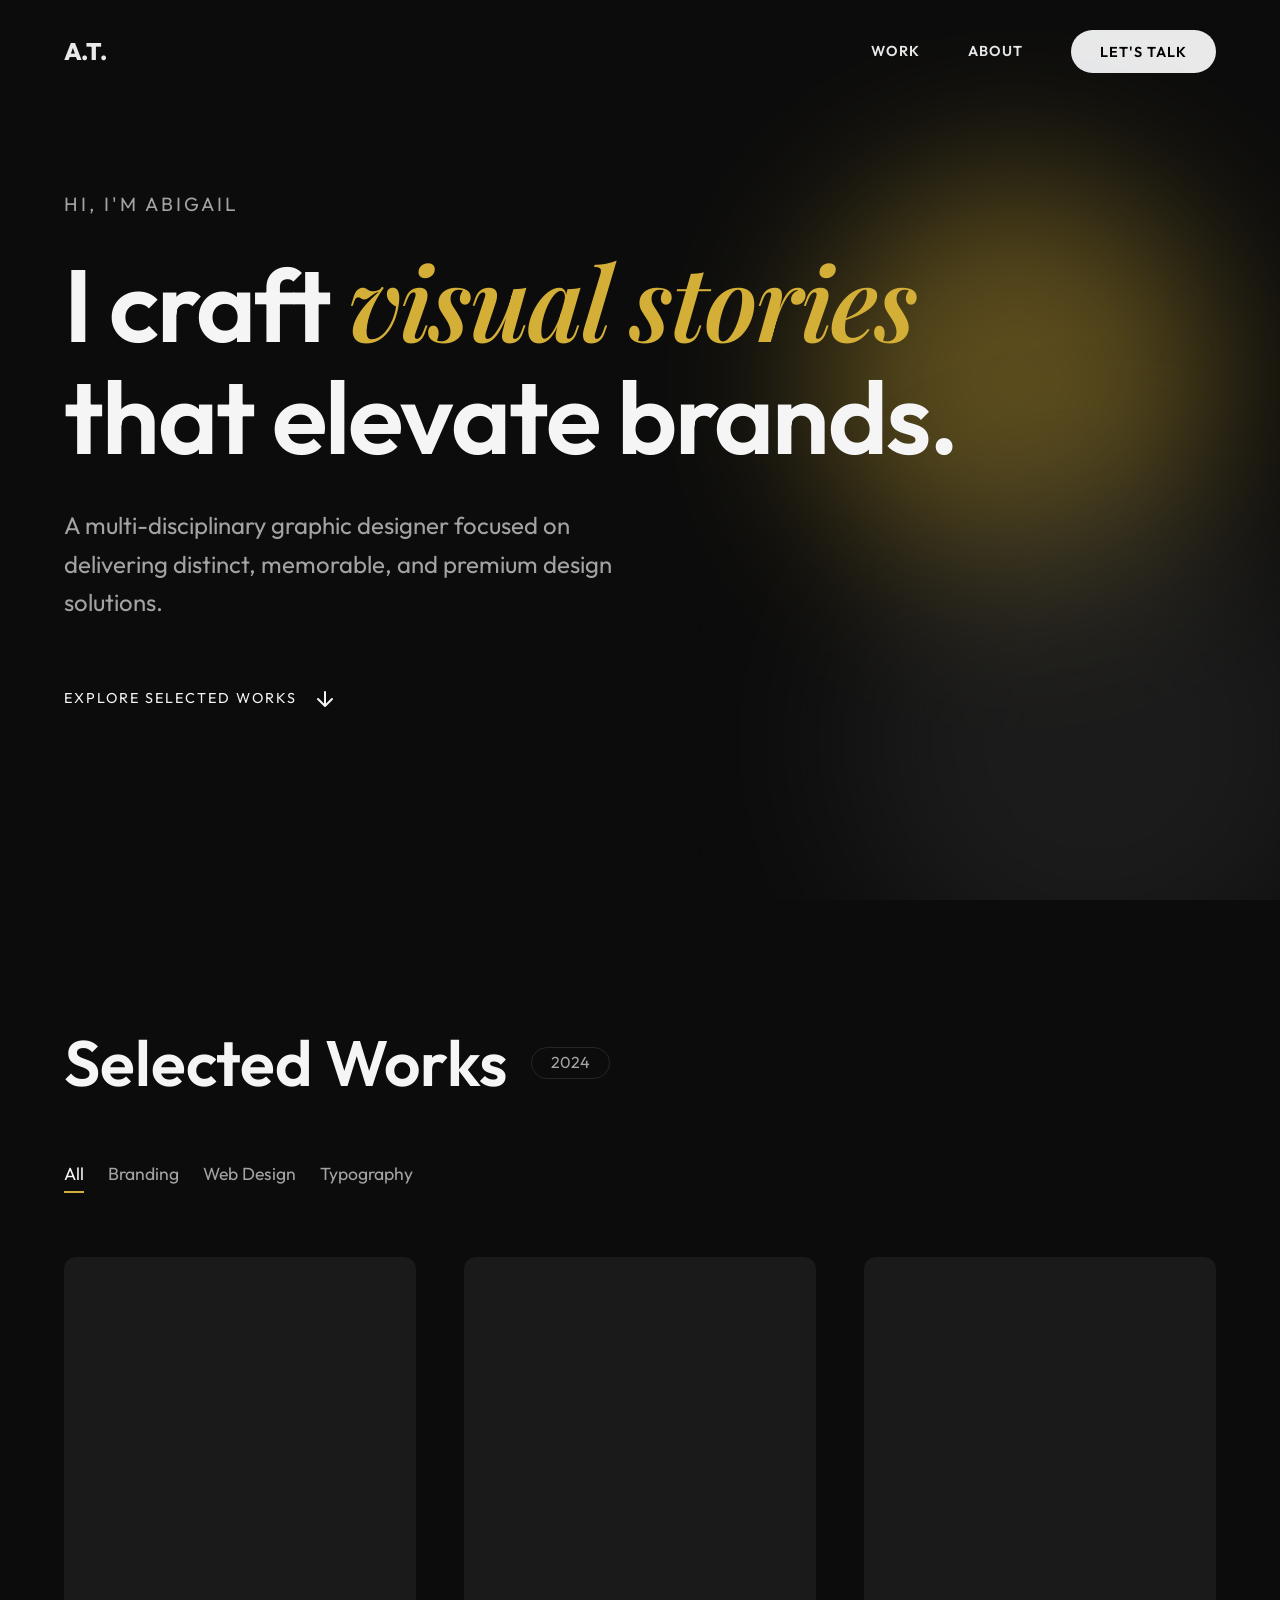
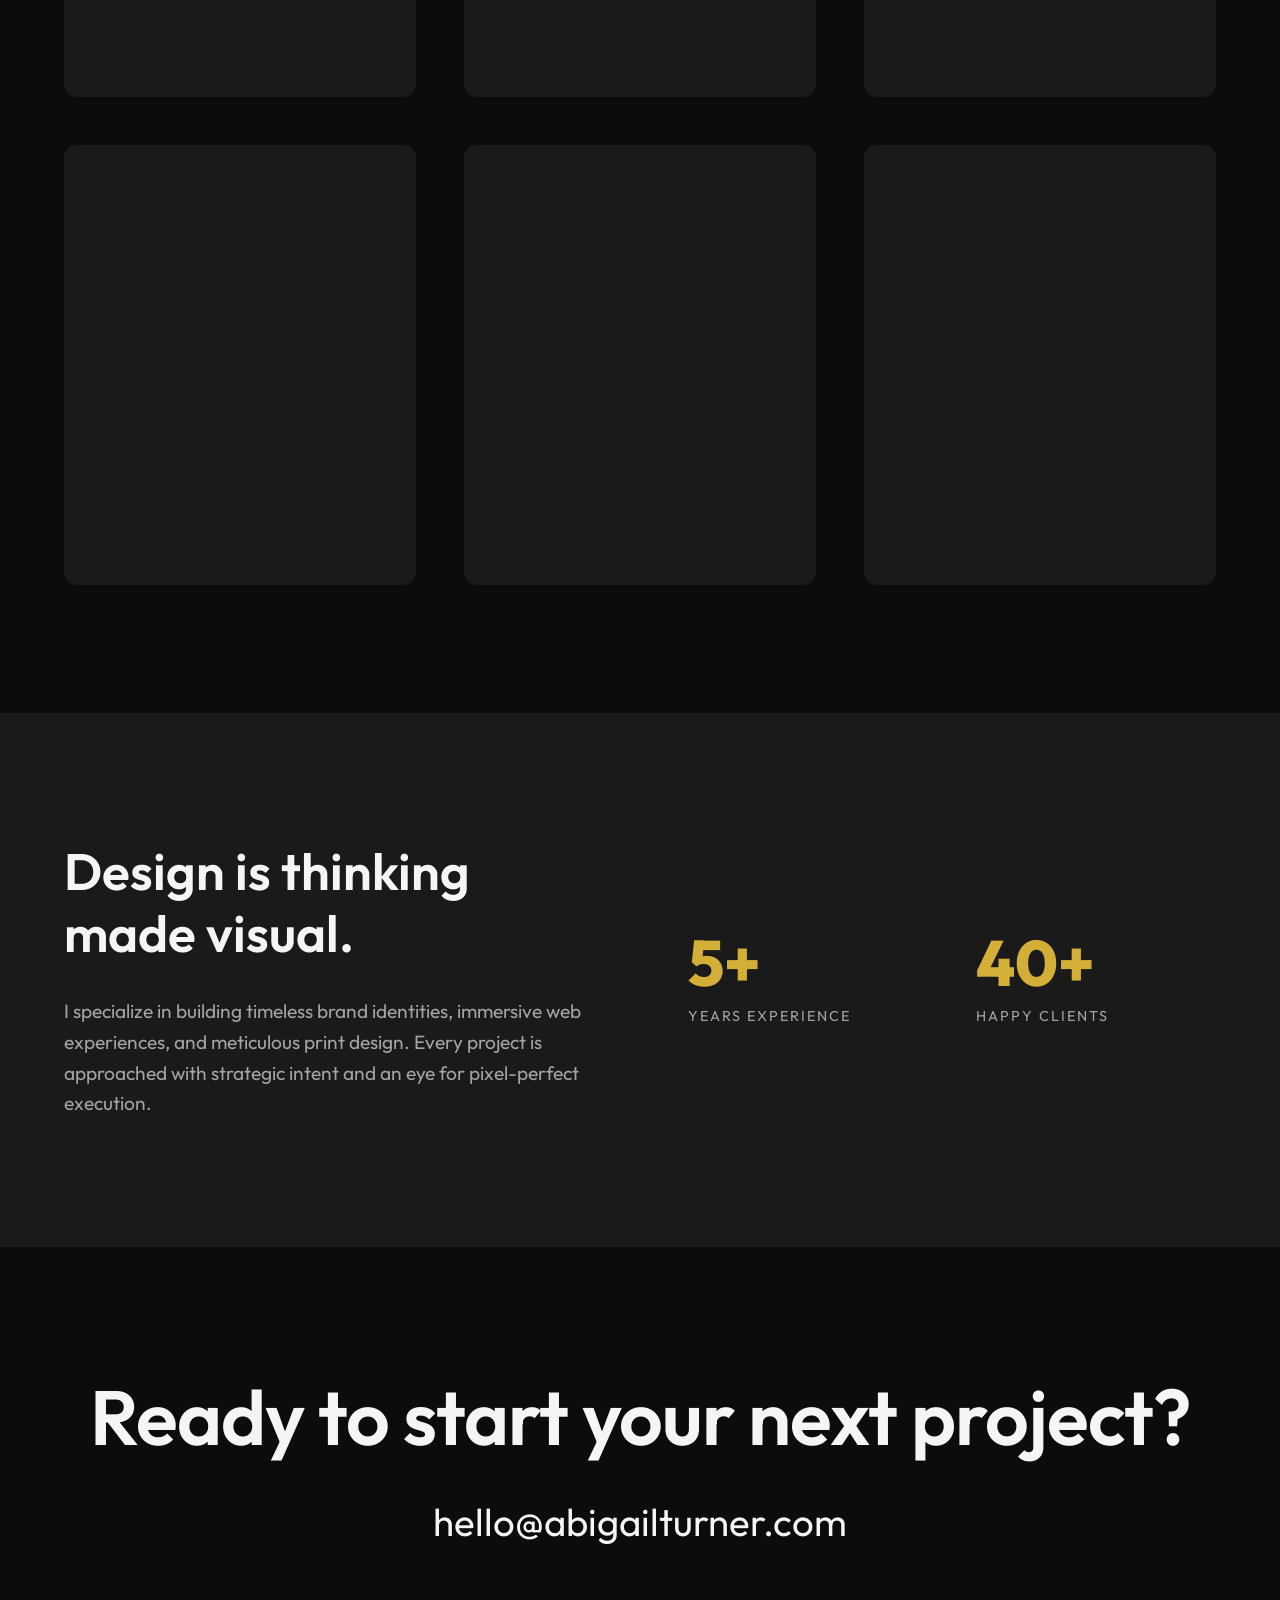
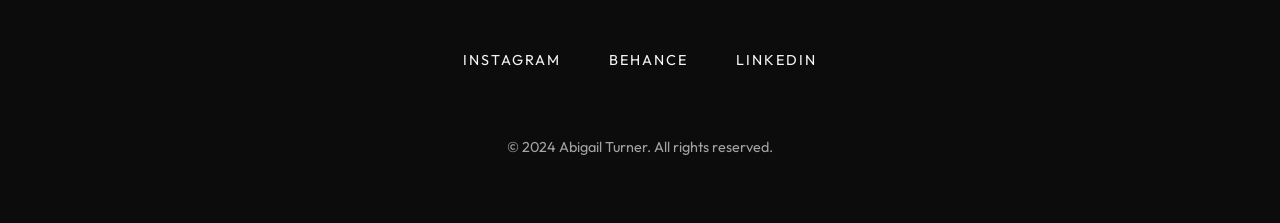
==== index.html @ ecd711c5 "Add initial portfolio files" ====
<!DOCTYPE html>
<html lang="en">
<head>
    <meta charset="UTF-8">
    <meta name="viewport" content="width=device-width, initial-scale=1.0">
    <title>Abigail Turner | Graphic Design Portfolio</title>
    <meta name="description" content="Portfolio of Abigail Turner, Graphic Designer showcasing brand identity, typography, and web design.">
    <link rel="preconnect" href="https://fonts.googleapis.com">
    <link rel="preconnect" href="https://fonts.gstatic.com" crossorigin>
    <link href="https://fonts.googleapis.com/css2?family=Outfit:wght@300;400;600;800&family=Playfair+Display:ital,wght@0,600;1,600&display=swap" rel="stylesheet">
    <link rel="stylesheet" href="style.css">
</head>
<body>
    <nav class="navbar">
        <div class="logo">A.T.</div>
        <ul class="nav-links">
            <li><a href="#work">Work</a></li>
            <li><a href="#about">About</a></li>
            <li><a href="#contact" class="btn-primary">Let's Talk</a></li>
        </ul>
        <div class="hamburger">
            <span class="bar"></span>
            <span class="bar"></span>
        </div>
    </nav>

    <header class="hero">
        <div class="hero-content">
            <p class="subtitle animate-up">Hi, I'm Abigail</p>
            <h1 class="animate-up delay-1">I craft <span class="italic-serif">visual stories</span><br>that elevate brands.</h1>
            <p class="description animate-up delay-2">A multi-disciplinary graphic designer focused on delivering distinct, memorable, and premium design solutions.</p>
            <div class="hero-cta animate-up delay-3">
                <a href="#work" class="scroll-down">
                    Explore Selected Works
                    <svg width="24" height="24" viewBox="0 0 24 24" fill="none" stroke="currentColor" stroke-width="2" stroke-linecap="round" stroke-linejoin="round"><path d="M12 5v14M19 12l-7 7-7-7"/></svg>
                </a>
            </div>
        </div>
        <div class="hero-visual">
            <div class="abstract-shape shape-1"></div>
            <div class="abstract-shape shape-2"></div>
        </div>
    </header>

    <main>
        <section id="work" class="portfolio-section">
            <div class="section-header reveal">
                <h2>Selected Works <span class="badge">2024</span></h2>
            </div>
            
            <div class="portfolio-controls reveal">
                <button class="filter-btn active" data-filter="all">All</button>
                <button class="filter-btn" data-filter="Branding">Branding</button>
                <button class="filter-btn" data-filter="Web Design">Web Design</button>
                <button class="filter-btn" data-filter="Typography">Typography</button>
            </div>

            <div id="portfolio-grid" class="portfolio-grid">
                <!-- Projects will be dynamically injected here by app.js -->
            </div>
        </section>

        <section id="about" class="about-section reveal">
            <div class="about-grid">
                <div class="about-text">
                    <h2>Design is thinking made visual.</h2>
                    <p>I specialize in building timeless brand identities, immersive web experiences, and meticulous print design. Every project is approached with strategic intent and an eye for pixel-perfect execution.</p>
                </div>
                <div class="about-stats">
                    <div class="stat-item">
                        <span class="stat-num">5+</span>
                        <span class="stat-label">Years Experience</span>
                    </div>
                    <div class="stat-item">
                        <span class="stat-num">40+</span>
                        <span class="stat-label">Happy Clients</span>
                    </div>
                </div>
            </div>
        </section>
    </main>

    <footer id="contact" class="footer">
        <div class="footer-content reveal">
            <h2>Ready to start your next project?</h2>
            <a href="mailto:hello@abigailturner.com" class="email-link">hello@abigailturner.com</a>
            
            <div class="social-links">
                <a href="#">Instagram</a>
                <a href="#">Behance</a>
                <a href="#">LinkedIn</a>
            </div>
            <p class="copyright">&copy; 2024 Abigail Turner. All rights reserved.</p>
        </div>
    </footer>

    <script src="app.js"></script>
</body>
</html>
---- style.css ----
:root {
    /* Color Palette - Premium Dark Theme */
    --bg-color: #0c0c0c;
    --surface-color: #1a1a1a;
    --text-primary: #f5f5f5;
    --text-secondary: #a3a3a3;
    --accent: #d4af37; /* Subtle elegant gold */
    --accent-hover: #e8c54a;
    --border-color: rgba(255, 255, 255, 0.1);

    /* Typography */
    --font-primary: 'Outfit', sans-serif;
    --font-serif: 'Playfair Display', serif;
    
    /* Spacing & Layout */
    --max-width: 1400px;
    --padding-x: 5%;
    
    /* Transitions */
    --transition-fast: 0.3s cubic-bezier(0.25, 1, 0.5, 1);
    --transition-slow: 0.8s cubic-bezier(0.25, 1, 0.5, 1);
}

* {
    margin: 0;
    padding: 0;
    box-sizing: border-box;
}

html {
    scroll-behavior: smooth;
    font-size: 16px;
}

body {
    background-color: var(--bg-color);
    color: var(--text-primary);
    font-family: var(--font-primary);
    line-height: 1.6;
    overflow-x: hidden;
}

/* Typography Utilities */
h1, h2, h3 {
    font-weight: 600;
    line-height: 1.1;
}

.italic-serif {
    font-family: var(--font-serif);
    font-style: italic;
    font-weight: 600;
    color: var(--accent);
}

a {
    color: inherit;
    text-decoration: none;
    transition: color var(--transition-fast);
}

img {
    max-width: 100%;
    height: auto;
    display: block;
}

/* Navbar */
.navbar {
    position: fixed;
    top: 0;
    left: 0;
    width: 100%;
    padding: 2rem var(--padding-x);
    display: flex;
    justify-content: space-between;
    align-items: center;
    z-index: 100;
    mix-blend-mode: difference;
    transition: padding var(--transition-fast), background var(--transition-fast);
}

.navbar.scrolled {
    padding: 1rem var(--padding-x);
    background: rgba(12, 12, 12, 0.9);
    backdrop-filter: blur(10px);
    mix-blend-mode: normal;
    border-bottom: 1px solid var(--border-color);
}

.logo {
    font-size: 1.5rem;
    font-weight: 800;
    letter-spacing: -1px;
}

.nav-links {
    display: flex;
    gap: 3rem;
    list-style: none;
    align-items: center;
}

.nav-links a {
    font-weight: 600;
    font-size: 0.9rem;
    text-transform: uppercase;
    letter-spacing: 1px;
}

.nav-links a:hover {
    color: var(--accent);
}

.btn-primary {
    background: var(--text-primary);
    color: var(--bg-color) !important;
    padding: 0.8rem 1.8rem;
    border-radius: 50px;
    transition: transform var(--transition-fast), background var(--transition-fast);
}

.btn-primary:hover {
    background: var(--accent);
    transform: translateY(-2px);
}

.hamburger {
    display: none;
    cursor: pointer;
}

/* Hero Section */
.hero {
    min-height: 100vh;
    display: flex;
    align-items: center;
    padding: 0 var(--padding-x);
    position: relative;
    overflow: hidden;
}

.hero-content {
    max-width: 900px;
    z-index: 10;
}

.subtitle {
    color: var(--text-secondary);
    font-size: 1.2rem;
    margin-bottom: 1.5rem;
    text-transform: uppercase;
    letter-spacing: 3px;
}

.hero h1 {
    font-size: clamp(3rem, 8vw, 6.5rem);
    letter-spacing: -2px;
    margin-bottom: 2rem;
}

.hero .description {
    font-size: clamp(1.1rem, 2vw, 1.5rem);
    color: var(--text-secondary);
    max-width: 600px;
    margin-bottom: 4rem;
}

.scroll-down {
    display: inline-flex;
    align-items: center;
    gap: 1rem;
    font-size: 0.9rem;
    text-transform: uppercase;
    letter-spacing: 2px;
}

.scroll-down svg {
    animation: bounce 2s infinite;
}

@keyframes bounce {
    0%, 20%, 50%, 80%, 100% { transform: translateY(0); }
    40% { transform: translateY(10px); }
    60% { transform: translateY(5px); }
}

/* Abstract visual elements in hero */
.hero-visual {
    position: absolute;
    top: 0;
    right: 0;
    width: 50%;
    height: 100%;
    z-index: 0;
    pointer-events: none;
}

.abstract-shape {
    position: absolute;
    border-radius: 50%;
    filter: blur(80px);
    opacity: 0.4;
    animation: float 10s ease-in-out infinite alternate;
}

.shape-1 {
    width: 400px;
    height: 400px;
    background: var(--accent);
    top: 20%;
    right: 10%;
}

.shape-2 {
    width: 500px;
    height: 500px;
    background: #333;
    bottom: -10%;
    right: -10%;
    animation-delay: -5s;
}

@keyframes float {
    0% { transform: translate(0, 0) scale(1); }
    100% { transform: translate(-50px, 50px) scale(1.1); }
}

/* Animations */
.animate-up {
    opacity: 0;
    transform: translateY(40px);
    animation: fadeInUp 1s cubic-bezier(0.16, 1, 0.3, 1) forwards;
}

.delay-1 { animation-delay: 0.2s; }
.delay-2 { animation-delay: 0.4s; }
.delay-3 { animation-delay: 0.6s; }

@keyframes fadeInUp {
    to {
        opacity: 1;
        transform: translateY(0);
    }
}

.reveal {
    opacity: 0;
    transform: translateY(40px);
    transition: all 1s cubic-bezier(0.16, 1, 0.3, 1);
}

.reveal.active {
    opacity: 1;
    transform: translateY(0);
}

/* Portfolio Section */
.portfolio-section {
    padding: 8rem var(--padding-x);
    max-width: var(--max-width);
    margin: 0 auto;
}

.section-header {
    margin-bottom: 4rem;
}

.section-header h2 {
    font-size: clamp(2rem, 5vw, 4rem);
    display: flex;
    align-items: center;
    gap: 1.5rem;
}

.badge {
    font-size: 1rem;
    font-weight: 400;
    padding: 0.4rem 1.2rem;
    border: 1px solid var(--border-color);
    border-radius: 50px;
    color: var(--text-secondary);
}

/* Filters */
.portfolio-controls {
    display: flex;
    gap: 1.5rem;
    margin-bottom: 4rem;
    flex-wrap: wrap;
}

.filter-btn {
    background: transparent;
    border: none;
    color: var(--text-secondary);
    font-family: inherit;
    font-size: 1.1rem;
    cursor: pointer;
    position: relative;
    padding-bottom: 0.5rem;
    transition: color var(--transition-fast);
}

.filter-btn::after {
    content: '';
    position: absolute;
    bottom: 0;
    left: 0;
    width: 0%;
    height: 2px;
    background: var(--accent);
    transition: width var(--transition-fast);
}

.filter-btn:hover, .filter-btn.active {
    color: var(--text-primary);
}

.filter-btn.active::after {
    width: 100%;
}

/* Portfolio Grid */
.portfolio-grid {
    display: grid;
    grid-template-columns: repeat(auto-fill, minmax(350px, 1fr));
    gap: 3rem;
}

.portfolio-card {
    position: relative;
    border-radius: 12px;
    overflow: hidden;
    cursor: pointer;
    group;
}

.card-image-wrapper {
    position: relative;
    overflow: hidden;
    aspect-ratio: 4/5;
    background: var(--surface-color);
    border-radius: 12px;
}

.card-image {
    width: 100%;
    height: 100%;
    object-fit: cover;
    transition: transform var(--transition-slow);
}

.portfolio-card:hover .card-image {
    transform: scale(1.05);
}

.card-overlay {
    position: absolute;
    top: 0;
    left: 0;
    width: 100%;
    height: 100%;
    background: linear-gradient(to top, rgba(0,0,0,0.8) 0%, transparent 50%);
    opacity: 0;
    transition: opacity var(--transition-fast);
}

.portfolio-card:hover .card-overlay {
    opacity: 1;
}

.card-content {
    position: absolute;
    bottom: 0;
    left: 0;
    width: 100%;
    padding: 2rem;
    transform: translateY(20px);
    opacity: 0;
    transition: all var(--transition-fast);
}

.portfolio-card:hover .card-content {
    transform: translateY(0);
    opacity: 1;
}

.card-category {
    font-size: 0.9rem;
    color: var(--accent);
    text-transform: uppercase;
    letter-spacing: 2px;
    margin-bottom: 0.5rem;
    display: block;
}

.card-title {
    font-size: 1.8rem;
    font-weight: 600;
}

/* Loading state */
.loading {
    grid-column: 1 / -1;
    text-align: center;
    padding: 4rem 0;
    color: var(--text-secondary);
}

/* About Section */
.about-section {
    padding: 8rem var(--padding-x);
    background: var(--surface-color);
}

.about-grid {
    max-width: var(--max-width);
    margin: 0 auto;
    display: grid;
    grid-template-columns: 1fr 1fr;
    gap: 6rem;
    align-items: center;
}

.about-text h2 {
    font-size: clamp(2rem, 4vw, 3.5rem);
    margin-bottom: 2rem;
    line-height: 1.2;
}

.about-text p {
    color: var(--text-secondary);
    font-size: 1.2rem;
}

.about-stats {
    display: grid;
    grid-template-columns: 1fr 1fr;
    gap: 3rem;
}

.stat-num {
    display: block;
    font-size: 4rem;
    font-weight: 800;
    color: var(--accent);
    line-height: 1;
    margin-bottom: 0.5rem;
}

.stat-label {
    text-transform: uppercase;
    letter-spacing: 2px;
    color: var(--text-secondary);
    font-size: 0.9rem;
}

/* Footer Section */
.footer {
    padding: 8rem var(--padding-x) 4rem;
    text-align: center;
}

.footer-content h2 {
    font-size: clamp(2.5rem, 6vw, 5rem);
    margin-bottom: 2rem;
    letter-spacing: -1px;
}

.email-link {
    font-size: clamp(1.5rem, 3vw, 2.5rem);
    position: relative;
    display: inline-block;
    margin-bottom: 6rem;
}

.email-link::after {
    content: '';
    position: absolute;
    bottom: -5px;
    left: 0;
    width: 100%;
    height: 2px;
    background: var(--accent);
    transform: scaleX(0);
    transform-origin: right;
    transition: transform 0.5s ease;
}

.email-link:hover::after {
    transform: scaleX(1);
    transform-origin: left;
}

.social-links {
    display: flex;
    justify-content: center;
    gap: 3rem;
    margin-bottom: 4rem;
}

.social-links a {
    text-transform: uppercase;
    letter-spacing: 2px;
    font-size: 0.9rem;
    position: relative;
}

.social-links a:hover {
    color: var(--accent);
}

.copyright {
    color: var(--text-secondary);
    font-size: 0.9rem;
}

/* Responsive */
@media (max-width: 900px) {
    .about-grid {
        grid-template-columns: 1fr;
        gap: 4rem;
    }
}

@media (max-width: 768px) {
    .nav-links {
        display: none; /* In a full build, add mobile menu active state */
    }
    .hamburger {
        display: block;
    }
    .bar {
        display: block;
        width: 25px;
        height: 2px;
        margin: 5px auto;
        background-color: var(--text-primary);
        transition: all 0.3s ease-in-out;
    }
    .hero-visual {
        opacity: 0.2;
    }
    .portfolio-grid {
        grid-template-columns: 1fr;
    }
}
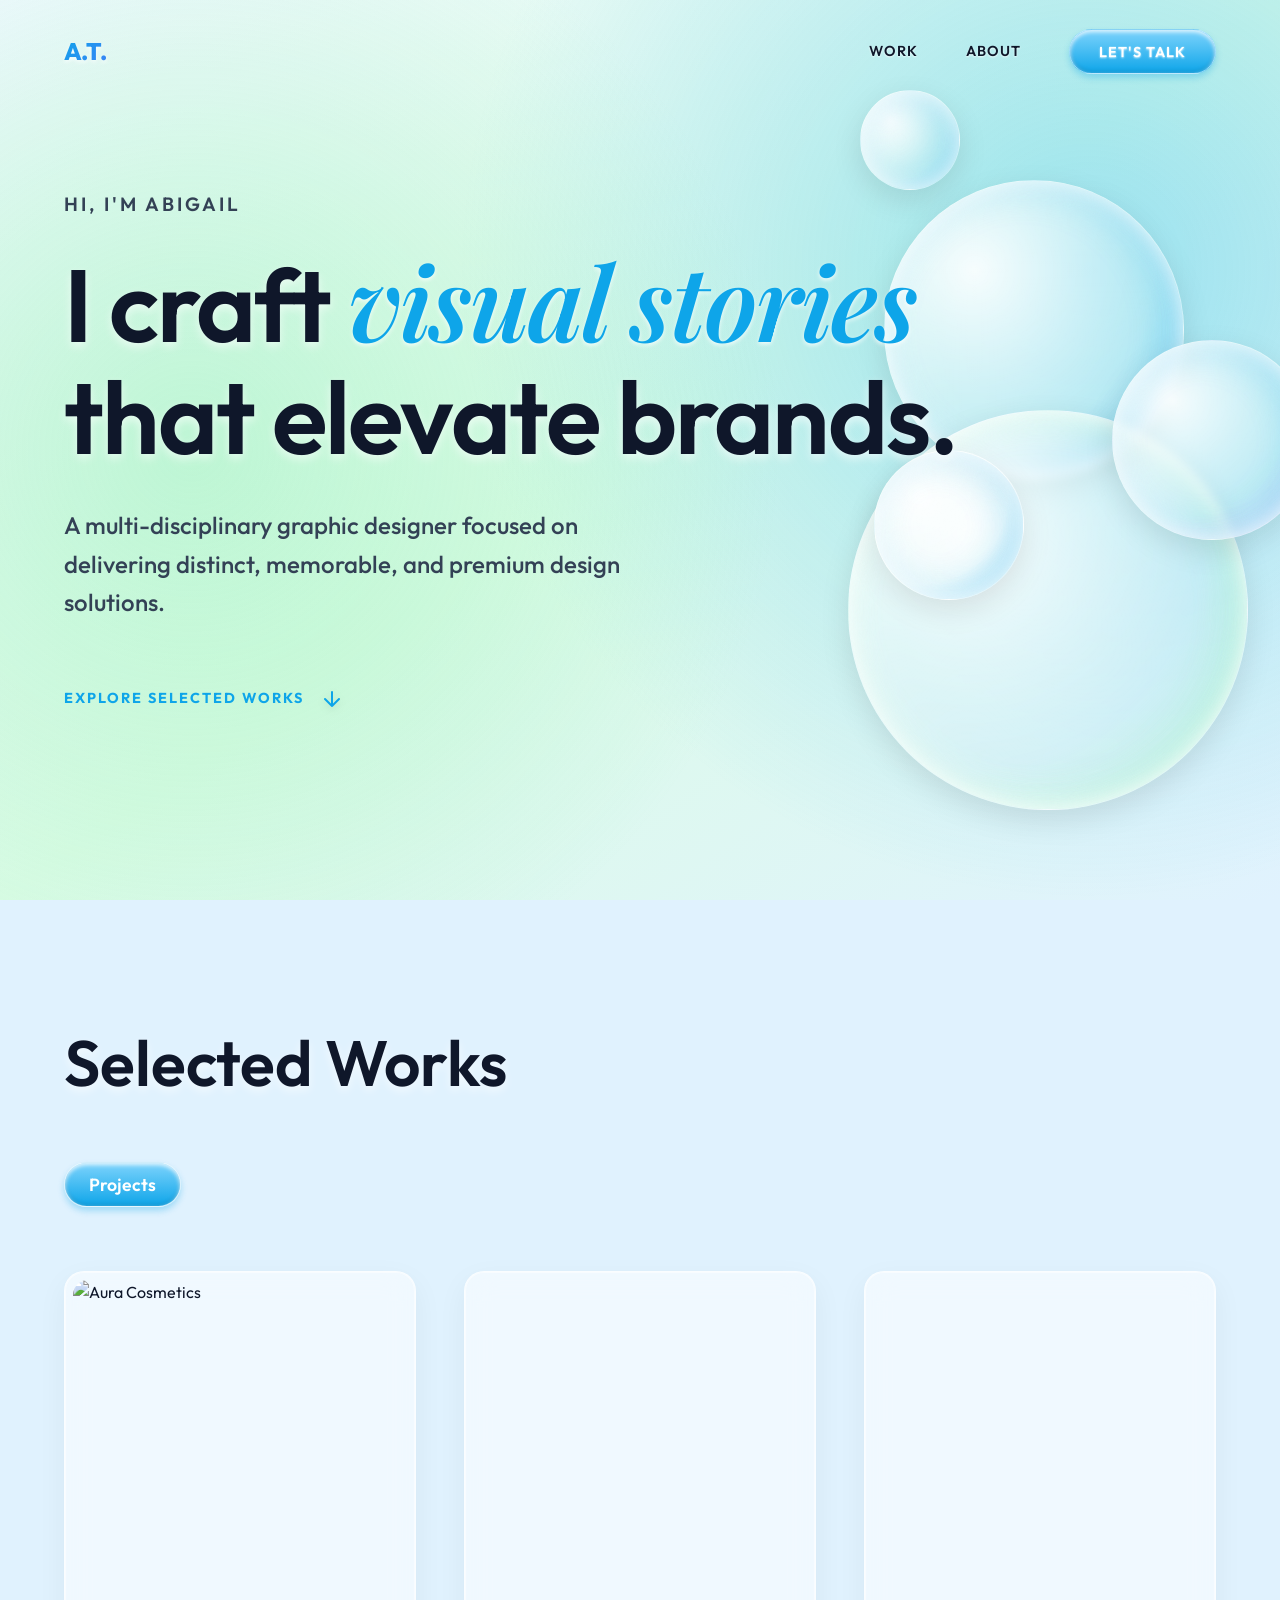
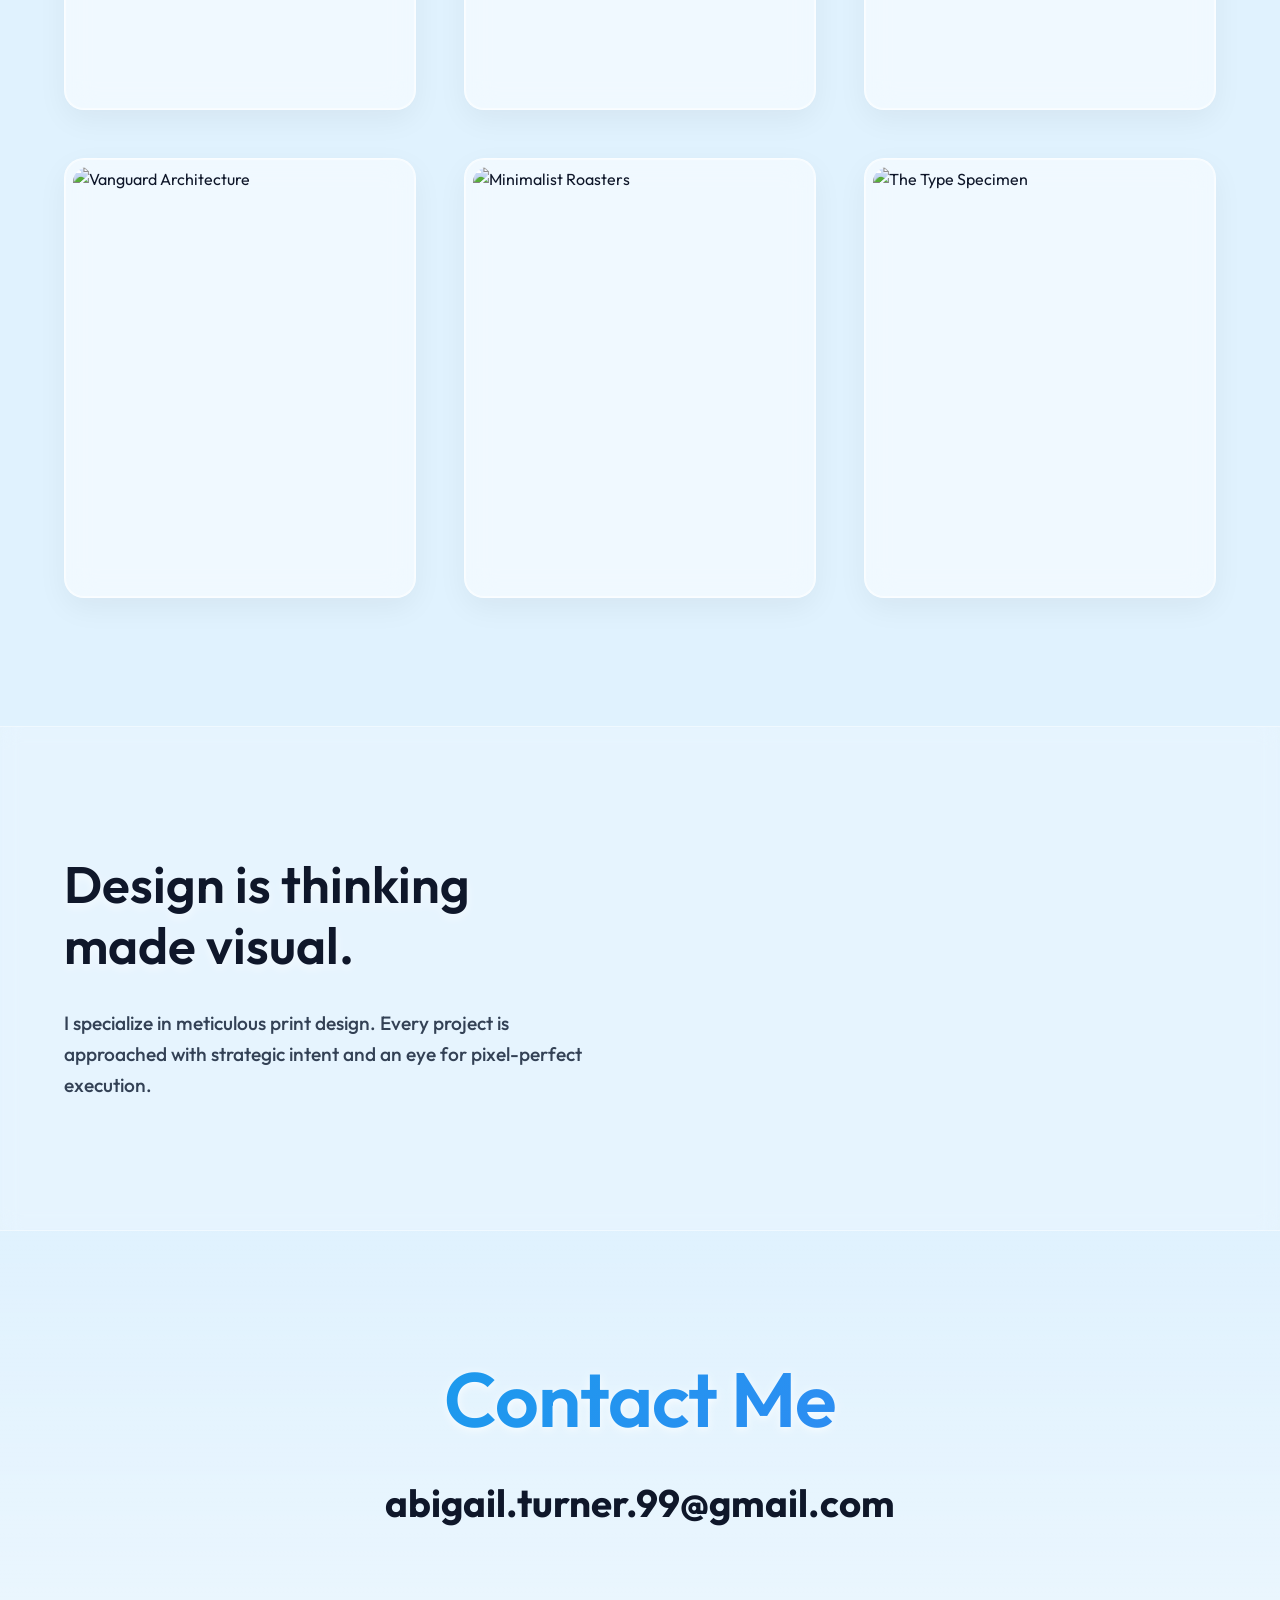
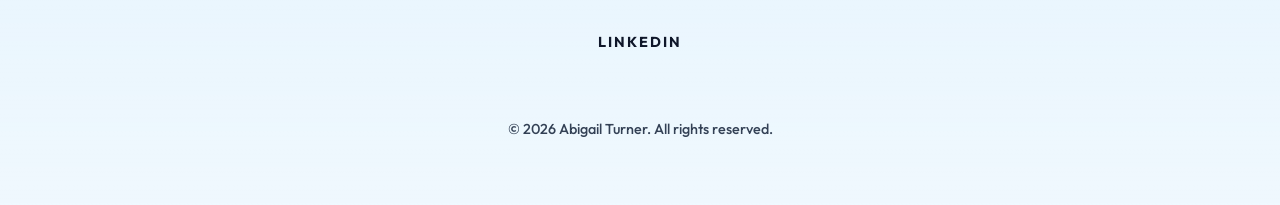
==== commit ea05a56e: "Update LinkedIn link to Abby's profile" ====
--- a/index.html
+++ b/index.html
@@ -1,15 +1,20 @@
 <!DOCTYPE html>
 <html lang="en">
+
 <head>
     <meta charset="UTF-8">
     <meta name="viewport" content="width=device-width, initial-scale=1.0">
     <title>Abigail Turner | Graphic Design Portfolio</title>
-    <meta name="description" content="Portfolio of Abigail Turner, Graphic Designer showcasing brand identity, typography, and web design.">
+    <meta name="description"
+        content="Portfolio of Abigail Turner, Graphic Designer showcasing brand identity, typography, and web design.">
     <link rel="preconnect" href="https://fonts.googleapis.com">
     <link rel="preconnect" href="https://fonts.gstatic.com" crossorigin>
-    <link href="https://fonts.googleapis.com/css2?family=Outfit:wght@300;400;600;800&family=Playfair+Display:ital,wght@0,600;1,600&display=swap" rel="stylesheet">
+    <link
+        href="https://fonts.googleapis.com/css2?family=Outfit:wght@300;400;600;800&family=Playfair+Display:ital,wght@0,600;1,600&display=swap"
+        rel="stylesheet">
     <link rel="stylesheet" href="style.css">
 </head>
+
 <body>
     <nav class="navbar">
         <div class="logo">A.T.</div>
@@ -27,32 +32,37 @@
     <header class="hero">
         <div class="hero-content">
             <p class="subtitle animate-up">Hi, I'm Abigail</p>
-            <h1 class="animate-up delay-1">I craft <span class="italic-serif">visual stories</span><br>that elevate brands.</h1>
-            <p class="description animate-up delay-2">A multi-disciplinary graphic designer focused on delivering distinct, memorable, and premium design solutions.</p>
+            <h1 class="animate-up delay-1">I craft <span class="italic-serif">visual stories</span><br>that elevate
+                brands.</h1>
+            <p class="description animate-up delay-2">A multi-disciplinary graphic designer focused on delivering
+                distinct, memorable, and premium design solutions.</p>
             <div class="hero-cta animate-up delay-3">
                 <a href="#work" class="scroll-down">
                     Explore Selected Works
-                    <svg width="24" height="24" viewBox="0 0 24 24" fill="none" stroke="currentColor" stroke-width="2" stroke-linecap="round" stroke-linejoin="round"><path d="M12 5v14M19 12l-7 7-7-7"/></svg>
+                    <svg width="24" height="24" viewBox="0 0 24 24" fill="none" stroke="currentColor" stroke-width="2"
+                        stroke-linecap="round" stroke-linejoin="round">
+                        <path d="M12 5v14M19 12l-7 7-7-7" />
+                    </svg>
                 </a>
             </div>
         </div>
         <div class="hero-visual">
             <div class="abstract-shape shape-1"></div>
             <div class="abstract-shape shape-2"></div>
+            <div class="abstract-shape shape-3"></div>
+            <div class="abstract-shape shape-4"></div>
+            <div class="abstract-shape shape-5"></div>
         </div>
     </header>
 
     <main>
         <section id="work" class="portfolio-section">
             <div class="section-header reveal">
-                <h2>Selected Works <span class="badge">2024</span></h2>
+                <h2>Selected Works</h2>
             </div>
-            
+
             <div class="portfolio-controls reveal">
-                <button class="filter-btn active" data-filter="all">All</button>
-                <button class="filter-btn" data-filter="Branding">Branding</button>
-                <button class="filter-btn" data-filter="Web Design">Web Design</button>
-                <button class="filter-btn" data-filter="Typography">Typography</button>
+                <button class="filter-btn active" data-filter="all">Projects</button>
             </div>
 
             <div id="portfolio-grid" class="portfolio-grid">
@@ -64,36 +74,29 @@
             <div class="about-grid">
                 <div class="about-text">
                     <h2>Design is thinking made visual.</h2>
-                    <p>I specialize in building timeless brand identities, immersive web experiences, and meticulous print design. Every project is approached with strategic intent and an eye for pixel-perfect execution.</p>
+                    <p>I specialize in meticulous print design. Every project is approached with strategic intent and an
+                        eye for pixel-perfect
+                        execution.</p>
                 </div>
-                <div class="about-stats">
-                    <div class="stat-item">
-                        <span class="stat-num">5+</span>
-                        <span class="stat-label">Years Experience</span>
-                    </div>
-                    <div class="stat-item">
-                        <span class="stat-num">40+</span>
-                        <span class="stat-label">Happy Clients</span>
-                    </div>
-                </div>
+
             </div>
         </section>
     </main>
 
     <footer id="contact" class="footer">
         <div class="footer-content reveal">
-            <h2>Ready to start your next project?</h2>
-            <a href="mailto:hello@abigailturner.com" class="email-link">hello@abigailturner.com</a>
-            
+            <h2>Contact Me</h2>
+            <a href="mailto:abigail.turner.99@gmail.com" class="email-link">abigail.turner.99@gmail.com</a>
+
             <div class="social-links">
-                <a href="#">Instagram</a>
-                <a href="#">Behance</a>
-                <a href="#">LinkedIn</a>
+                <a href="https://www.linkedin.com/in/abby-turner-1a622b17b/" target="_blank"
+                    rel="noopener noreferrer">LinkedIn</a>
             </div>
-            <p class="copyright">&copy; 2024 Abigail Turner. All rights reserved.</p>
+            <p class="copyright">&copy; 2026 Abigail Turner. All rights reserved.</p>
         </div>
     </footer>
 
     <script src="app.js"></script>
 </body>
-</html>
+
+</html>
--- a/style.css
+++ b/style.css
@@ -1,21 +1,28 @@
 :root {
-    /* Color Palette - Premium Dark Theme */
-    --bg-color: #0c0c0c;
-    --surface-color: #1a1a1a;
-    --text-primary: #f5f5f5;
-    --text-secondary: #a3a3a3;
-    --accent: #d4af37; /* Subtle elegant gold */
-    --accent-hover: #e8c54a;
-    --border-color: rgba(255, 255, 255, 0.1);
+    /* Color Palette - Frutiger Aero Theme */
+    --bg-color: #e0f2fe;
+    /* Light sky blue */
+    --surface-color: rgba(255, 255, 255, 0.4);
+    --surface-border: rgba(255, 255, 255, 0.7);
+    --text-primary: #0f172a;
+    /* Dark navy for contrast */
+    --text-secondary: #334155;
+    --accent: #0ea5e9;
+    /* Bright UI blue */
+    --accent-hover: #38bdf8;
+    --accent-gradient: linear-gradient(135deg, #0ea5e9, #3b82f6);
+    --button-gradient: linear-gradient(to bottom, #7dd3fc, #0ea5e9);
+    --button-gradient-hover: linear-gradient(to bottom, #bae6fd, #38bdf8);
+    --button-shadow: 0 4px 6px rgba(14, 165, 233, 0.3), inset 0 2px 4px rgba(255, 255, 255, 0.8), inset 0 -2px 4px rgba(0, 0, 0, 0.1);
 
     /* Typography */
     --font-primary: 'Outfit', sans-serif;
     --font-serif: 'Playfair Display', serif;
-    
+
     /* Spacing & Layout */
     --max-width: 1400px;
     --padding-x: 5%;
-    
+
     /* Transitions */
     --transition-fast: 0.3s cubic-bezier(0.25, 1, 0.5, 1);
     --transition-slow: 0.8s cubic-bezier(0.25, 1, 0.5, 1);
@@ -33,17 +40,36 @@
 }
 
 body {
+    background: linear-gradient(to bottom right, #f0f9ff, #dcfce7, #e0f2fe);
     background-color: var(--bg-color);
+    background-attachment: fixed;
     color: var(--text-primary);
     font-family: var(--font-primary);
     line-height: 1.6;
     overflow-x: hidden;
 }
 
+/* Add a grassy or aurora overlay to the background */
+body::before {
+    content: '';
+    position: fixed;
+    top: 0;
+    left: 0;
+    width: 100%;
+    height: 100%;
+    background: radial-gradient(circle at 15% 50%, rgba(134, 239, 172, 0.4), transparent 50%),
+        radial-gradient(circle at 85% 30%, rgba(56, 189, 248, 0.4), transparent 50%);
+    z-index: -1;
+    pointer-events: none;
+}
+
 /* Typography Utilities */
-h1, h2, h3 {
+h1,
+h2,
+h3 {
     font-weight: 600;
     line-height: 1.1;
+    color: var(--text-primary);
 }
 
 .italic-serif {
@@ -51,6 +77,7 @@
     font-style: italic;
     font-weight: 600;
     color: var(--accent);
+    text-shadow: 0 2px 4px rgba(255, 255, 255, 0.8);
 }
 
 a {
@@ -65,7 +92,7 @@
     display: block;
 }
 
-/* Navbar */
+/* Navbar (Glassmorphism) */
 .navbar {
     position: fixed;
     top: 0;
@@ -76,22 +103,27 @@
     justify-content: space-between;
     align-items: center;
     z-index: 100;
-    mix-blend-mode: difference;
-    transition: padding var(--transition-fast), background var(--transition-fast);
+    transition: padding var(--transition-fast), background var(--transition-fast), box-shadow var(--transition-fast);
 }
 
 .navbar.scrolled {
     padding: 1rem var(--padding-x);
-    background: rgba(12, 12, 12, 0.9);
-    backdrop-filter: blur(10px);
-    mix-blend-mode: normal;
-    border-bottom: 1px solid var(--border-color);
+    background: rgba(255, 255, 255, 0.4);
+    backdrop-filter: blur(15px);
+    -webkit-backdrop-filter: blur(15px);
+    border-bottom: 1px solid rgba(255, 255, 255, 0.8);
+    box-shadow: 0 4px 15px rgba(0, 0, 0, 0.05);
 }
 
 .logo {
     font-size: 1.5rem;
     font-weight: 800;
     letter-spacing: -1px;
+    background: var(--accent-gradient);
+    -webkit-background-clip: text;
+    background-clip: text;
+    -webkit-text-fill-color: transparent;
+    filter: drop-shadow(0 2px 2px rgba(255, 255, 255, 0.8));
 }
 
 .nav-links {
@@ -106,23 +138,31 @@
     font-size: 0.9rem;
     text-transform: uppercase;
     letter-spacing: 1px;
+    color: var(--text-primary);
+    text-shadow: 0 1px 2px rgba(255, 255, 255, 0.8);
 }
 
 .nav-links a:hover {
     color: var(--accent);
 }
 
+/* Glossy Button */
 .btn-primary {
-    background: var(--text-primary);
-    color: var(--bg-color) !important;
+    background: var(--button-gradient);
+    color: #fff !important;
     padding: 0.8rem 1.8rem;
     border-radius: 50px;
-    transition: transform var(--transition-fast), background var(--transition-fast);
+    font-weight: 700;
+    text-shadow: 0 1px 2px rgba(0, 0, 0, 0.2);
+    box-shadow: var(--button-shadow);
+    border: 1px solid rgba(255, 255, 255, 0.5);
+    transition: transform var(--transition-fast), background var(--transition-fast), box-shadow var(--transition-fast);
 }
 
 .btn-primary:hover {
-    background: var(--accent);
+    background: var(--button-gradient-hover);
     transform: translateY(-2px);
+    box-shadow: 0 6px 12px rgba(14, 165, 233, 0.4), inset 0 2px 4px rgba(255, 255, 255, 0.9), inset 0 -2px 4px rgba(0, 0, 0, 0.1);
 }
 
 .hamburger {
@@ -151,12 +191,14 @@
     margin-bottom: 1.5rem;
     text-transform: uppercase;
     letter-spacing: 3px;
+    font-weight: 600;
 }
 
 .hero h1 {
     font-size: clamp(3rem, 8vw, 6.5rem);
     letter-spacing: -2px;
     margin-bottom: 2rem;
+    text-shadow: 0 4px 10px rgba(255, 255, 255, 0.6);
 }
 
 .hero .description {
@@ -164,6 +206,7 @@
     color: var(--text-secondary);
     max-width: 600px;
     margin-bottom: 4rem;
+    font-weight: 500;
 }
 
 .scroll-down {
@@ -173,19 +216,35 @@
     font-size: 0.9rem;
     text-transform: uppercase;
     letter-spacing: 2px;
+    font-weight: 700;
+    color: var(--accent);
 }
 
 .scroll-down svg {
     animation: bounce 2s infinite;
+    filter: drop-shadow(0 2px 4px rgba(0, 0, 0, 0.1));
 }
 
 @keyframes bounce {
-    0%, 20%, 50%, 80%, 100% { transform: translateY(0); }
-    40% { transform: translateY(10px); }
-    60% { transform: translateY(5px); }
-}
-
-/* Abstract visual elements in hero */
+
+    0%,
+    20%,
+    50%,
+    80%,
+    100% {
+        transform: translateY(0);
+    }
+
+    40% {
+        transform: translateY(10px);
+    }
+
+    60% {
+        transform: translateY(5px);
+    }
+}
+
+/* Abstract visual elements - Bubbles/Orbs */
 .hero-visual {
     position: absolute;
     top: 0;
@@ -199,31 +258,76 @@
 .abstract-shape {
     position: absolute;
     border-radius: 50%;
-    filter: blur(80px);
-    opacity: 0.4;
+    background: radial-gradient(circle at 30% 30%, rgba(255, 255, 255, 0.9), rgba(255, 255, 255, 0.2) 60%, rgba(14, 165, 233, 0.4) 100%);
+    box-shadow:
+        inset 0 0 20px rgba(255, 255, 255, 0.8),
+        inset 10px 0 40px rgba(255, 255, 255, 0.5),
+        inset -10px 0 40px rgba(14, 165, 233, 0.3),
+        0 10px 30px rgba(0, 0, 0, 0.1);
+    backdrop-filter: blur(5px);
+    -webkit-backdrop-filter: blur(5px);
+    border: 1px solid rgba(255, 255, 255, 0.5);
     animation: float 10s ease-in-out infinite alternate;
 }
 
 .shape-1 {
+    width: 300px;
+    height: 300px;
+    top: 20%;
+    right: 15%;
+}
+
+.shape-2 {
     width: 400px;
     height: 400px;
-    background: var(--accent);
-    top: 20%;
-    right: 10%;
-}
-
-.shape-2 {
-    width: 500px;
-    height: 500px;
-    background: #333;
-    bottom: -10%;
-    right: -10%;
+    background: radial-gradient(circle at 30% 30%, rgba(255, 255, 255, 0.9), rgba(255, 255, 255, 0.1) 60%, rgba(134, 239, 172, 0.4) 100%);
+    box-shadow:
+        inset 0 0 20px rgba(255, 255, 255, 0.8),
+        inset 10px 0 40px rgba(255, 255, 255, 0.5),
+        inset -10px 0 40px rgba(134, 239, 172, 0.3),
+        0 10px 30px rgba(0, 0, 0, 0.1);
+    bottom: 10%;
+    right: 5%;
     animation-delay: -5s;
+    animation-duration: 12s;
+}
+
+.shape-3 {
+    width: 150px;
+    height: 150px;
+    top: 50%;
+    right: 40%;
+    animation-delay: -2s;
+    animation-duration: 8s;
+}
+
+.shape-4 {
+    width: 100px;
+    height: 100px;
+    top: 10%;
+    right: 50%;
+    animation-delay: -7s;
+    animation-duration: 9s;
+}
+
+.shape-5 {
+    width: 200px;
+    height: 200px;
+    background: radial-gradient(circle at 30% 30%, rgba(255, 255, 255, 0.9), rgba(255, 255, 255, 0.1) 60%, rgba(167, 139, 250, 0.4) 100%);
+    bottom: 40%;
+    right: -5%;
+    animation-delay: -3s;
+    animation-duration: 11s;
 }
 
 @keyframes float {
-    0% { transform: translate(0, 0) scale(1); }
-    100% { transform: translate(-50px, 50px) scale(1.1); }
+    0% {
+        transform: translateY(0) translateX(0) scale(1);
+    }
+
+    100% {
+        transform: translateY(-30px) translateX(20px) scale(1.05);
+    }
 }
 
 /* Animations */
@@ -233,9 +337,17 @@
     animation: fadeInUp 1s cubic-bezier(0.16, 1, 0.3, 1) forwards;
 }
 
-.delay-1 { animation-delay: 0.2s; }
-.delay-2 { animation-delay: 0.4s; }
-.delay-3 { animation-delay: 0.6s; }
+.delay-1 {
+    animation-delay: 0.2s;
+}
+
+.delay-2 {
+    animation-delay: 0.4s;
+}
+
+.delay-3 {
+    animation-delay: 0.6s;
+}
 
 @keyframes fadeInUp {
     to {
@@ -260,6 +372,8 @@
     padding: 8rem var(--padding-x);
     max-width: var(--max-width);
     margin: 0 auto;
+    position: relative;
+    z-index: 10;
 }
 
 .section-header {
@@ -271,15 +385,19 @@
     display: flex;
     align-items: center;
     gap: 1.5rem;
+    text-shadow: 0 4px 10px rgba(255, 255, 255, 0.6);
 }
 
 .badge {
     font-size: 1rem;
-    font-weight: 400;
+    font-weight: 600;
     padding: 0.4rem 1.2rem;
-    border: 1px solid var(--border-color);
+    border: 1px solid rgba(255, 255, 255, 0.8);
+    background: rgba(255, 255, 255, 0.4);
+    backdrop-filter: blur(10px);
     border-radius: 50px;
-    color: var(--text-secondary);
+    color: var(--accent);
+    box-shadow: 0 2px 10px rgba(0, 0, 0, 0.05);
 }
 
 /* Filters */
@@ -291,34 +409,27 @@
 }
 
 .filter-btn {
-    background: transparent;
-    border: none;
+    background: rgba(255, 255, 255, 0.3);
+    backdrop-filter: blur(5px);
+    border: 1px solid rgba(255, 255, 255, 0.5);
+    border-radius: 30px;
+    padding: 0.6rem 1.5rem;
     color: var(--text-secondary);
     font-family: inherit;
     font-size: 1.1rem;
+    font-weight: 600;
     cursor: pointer;
     position: relative;
-    padding-bottom: 0.5rem;
-    transition: color var(--transition-fast);
-}
-
-.filter-btn::after {
-    content: '';
-    position: absolute;
-    bottom: 0;
-    left: 0;
-    width: 0%;
-    height: 2px;
-    background: var(--accent);
-    transition: width var(--transition-fast);
-}
-
-.filter-btn:hover, .filter-btn.active {
-    color: var(--text-primary);
-}
-
-.filter-btn.active::after {
-    width: 100%;
+    transition: all var(--transition-fast);
+    box-shadow: 0 2px 5px rgba(0, 0, 0, 0.05);
+}
+
+.filter-btn:hover,
+.filter-btn.active {
+    color: #fff;
+    background: var(--button-gradient);
+    border-color: rgba(255, 255, 255, 0.8);
+    box-shadow: var(--button-shadow);
 }
 
 /* Portfolio Grid */
@@ -330,24 +441,37 @@
 
 .portfolio-card {
     position: relative;
-    border-radius: 12px;
+    border-radius: 20px;
     overflow: hidden;
     cursor: pointer;
-    group;
+    background: var(--surface-color);
+    backdrop-filter: blur(15px);
+    -webkit-backdrop-filter: blur(15px);
+    border: 1px solid var(--surface-border);
+    box-shadow: 0 10px 30px rgba(0, 0, 0, 0.05), inset 0 0 0 1px rgba(255, 255, 255, 0.5);
+    transition: transform var(--transition-fast), box-shadow var(--transition-fast);
+}
+
+.portfolio-card:hover {
+    transform: translateY(-5px);
+    box-shadow: 0 15px 40px rgba(0, 0, 0, 0.1), inset 0 0 0 1px rgba(255, 255, 255, 0.8);
 }
 
 .card-image-wrapper {
     position: relative;
     overflow: hidden;
     aspect-ratio: 4/5;
-    background: var(--surface-color);
-    border-radius: 12px;
+    background: rgba(255, 255, 255, 0.2);
+    border-radius: 20px 20px 0 0;
+    padding: 0.5rem;
+    /* gives a frame effect */
 }
 
 .card-image {
     width: 100%;
     height: 100%;
     object-fit: cover;
+    border-radius: 15px;
     transition: transform var(--transition-slow);
 }
 
@@ -361,7 +485,7 @@
     left: 0;
     width: 100%;
     height: 100%;
-    background: linear-gradient(to top, rgba(0,0,0,0.8) 0%, transparent 50%);
+    background: linear-gradient(to top, rgba(255, 255, 255, 0.95) 0%, rgba(255, 255, 255, 0.4) 50%, transparent 100%);
     opacity: 0;
     transition: opacity var(--transition-fast);
 }
@@ -388,16 +512,19 @@
 
 .card-category {
     font-size: 0.9rem;
+    font-weight: 700;
     color: var(--accent);
     text-transform: uppercase;
     letter-spacing: 2px;
     margin-bottom: 0.5rem;
     display: block;
+    text-shadow: 0 1px 2px rgba(255, 255, 255, 0.8);
 }
 
 .card-title {
     font-size: 1.8rem;
-    font-weight: 600;
+    font-weight: 700;
+    color: var(--text-primary);
 }
 
 /* Loading state */
@@ -406,15 +533,33 @@
     text-align: center;
     padding: 4rem 0;
     color: var(--text-secondary);
+    font-weight: 600;
 }
 
 /* About Section */
 .about-section {
     padding: 8rem var(--padding-x);
-    background: var(--surface-color);
+    position: relative;
+}
+
+.about-section::before {
+    content: '';
+    position: absolute;
+    top: 0;
+    left: 0;
+    width: 100%;
+    height: 100%;
+    background: rgba(255, 255, 255, 0.2);
+    backdrop-filter: blur(10px);
+    -webkit-backdrop-filter: blur(10px);
+    border-top: 1px solid rgba(255, 255, 255, 0.4);
+    border-bottom: 1px solid rgba(255, 255, 255, 0.4);
+    z-index: 0;
 }
 
 .about-grid {
+    position: relative;
+    z-index: 10;
     max-width: var(--max-width);
     margin: 0 auto;
     display: grid;
@@ -427,49 +572,43 @@
     font-size: clamp(2rem, 4vw, 3.5rem);
     margin-bottom: 2rem;
     line-height: 1.2;
+    text-shadow: 0 4px 10px rgba(255, 255, 255, 0.6);
 }
 
 .about-text p {
     color: var(--text-secondary);
     font-size: 1.2rem;
-}
-
-.about-stats {
-    display: grid;
-    grid-template-columns: 1fr 1fr;
-    gap: 3rem;
-}
-
-.stat-num {
-    display: block;
-    font-size: 4rem;
-    font-weight: 800;
-    color: var(--accent);
-    line-height: 1;
-    margin-bottom: 0.5rem;
-}
-
-.stat-label {
-    text-transform: uppercase;
-    letter-spacing: 2px;
-    color: var(--text-secondary);
-    font-size: 0.9rem;
+    font-weight: 500;
 }
 
 /* Footer Section */
 .footer {
     padding: 8rem var(--padding-x) 4rem;
     text-align: center;
+    position: relative;
+    background: linear-gradient(to bottom, transparent, rgba(255, 255, 255, 0.5));
+}
+
+.footer-content {
+    position: relative;
+    z-index: 10;
 }
 
 .footer-content h2 {
     font-size: clamp(2.5rem, 6vw, 5rem);
     margin-bottom: 2rem;
     letter-spacing: -1px;
+    background: var(--accent-gradient);
+    -webkit-background-clip: text;
+    background-clip: text;
+    -webkit-text-fill-color: transparent;
+    filter: drop-shadow(0 2px 4px rgba(255, 255, 255, 0.8));
 }
 
 .email-link {
     font-size: clamp(1.5rem, 3vw, 2.5rem);
+    font-weight: 700;
+    color: var(--text-primary);
     position: relative;
     display: inline-block;
     margin-bottom: 6rem;
@@ -481,8 +620,9 @@
     bottom: -5px;
     left: 0;
     width: 100%;
-    height: 2px;
-    background: var(--accent);
+    height: 3px;
+    background: var(--accent-gradient);
+    border-radius: 3px;
     transform: scaleX(0);
     transform-origin: right;
     transition: transform 0.5s ease;
@@ -504,6 +644,7 @@
     text-transform: uppercase;
     letter-spacing: 2px;
     font-size: 0.9rem;
+    font-weight: 700;
     position: relative;
 }
 
@@ -514,6 +655,7 @@
 .copyright {
     color: var(--text-secondary);
     font-size: 0.9rem;
+    font-weight: 500;
 }
 
 /* Responsive */
@@ -526,23 +668,28 @@
 
 @media (max-width: 768px) {
     .nav-links {
-        display: none; /* In a full build, add mobile menu active state */
-    }
+        display: none;
+    }
+
     .hamburger {
         display: block;
     }
+
     .bar {
         display: block;
         width: 25px;
-        height: 2px;
+        height: 3px;
         margin: 5px auto;
         background-color: var(--text-primary);
+        border-radius: 3px;
         transition: all 0.3s ease-in-out;
     }
+
     .hero-visual {
-        opacity: 0.2;
-    }
+        opacity: 0.4;
+    }
+
     .portfolio-grid {
         grid-template-columns: 1fr;
     }
-}
+}
